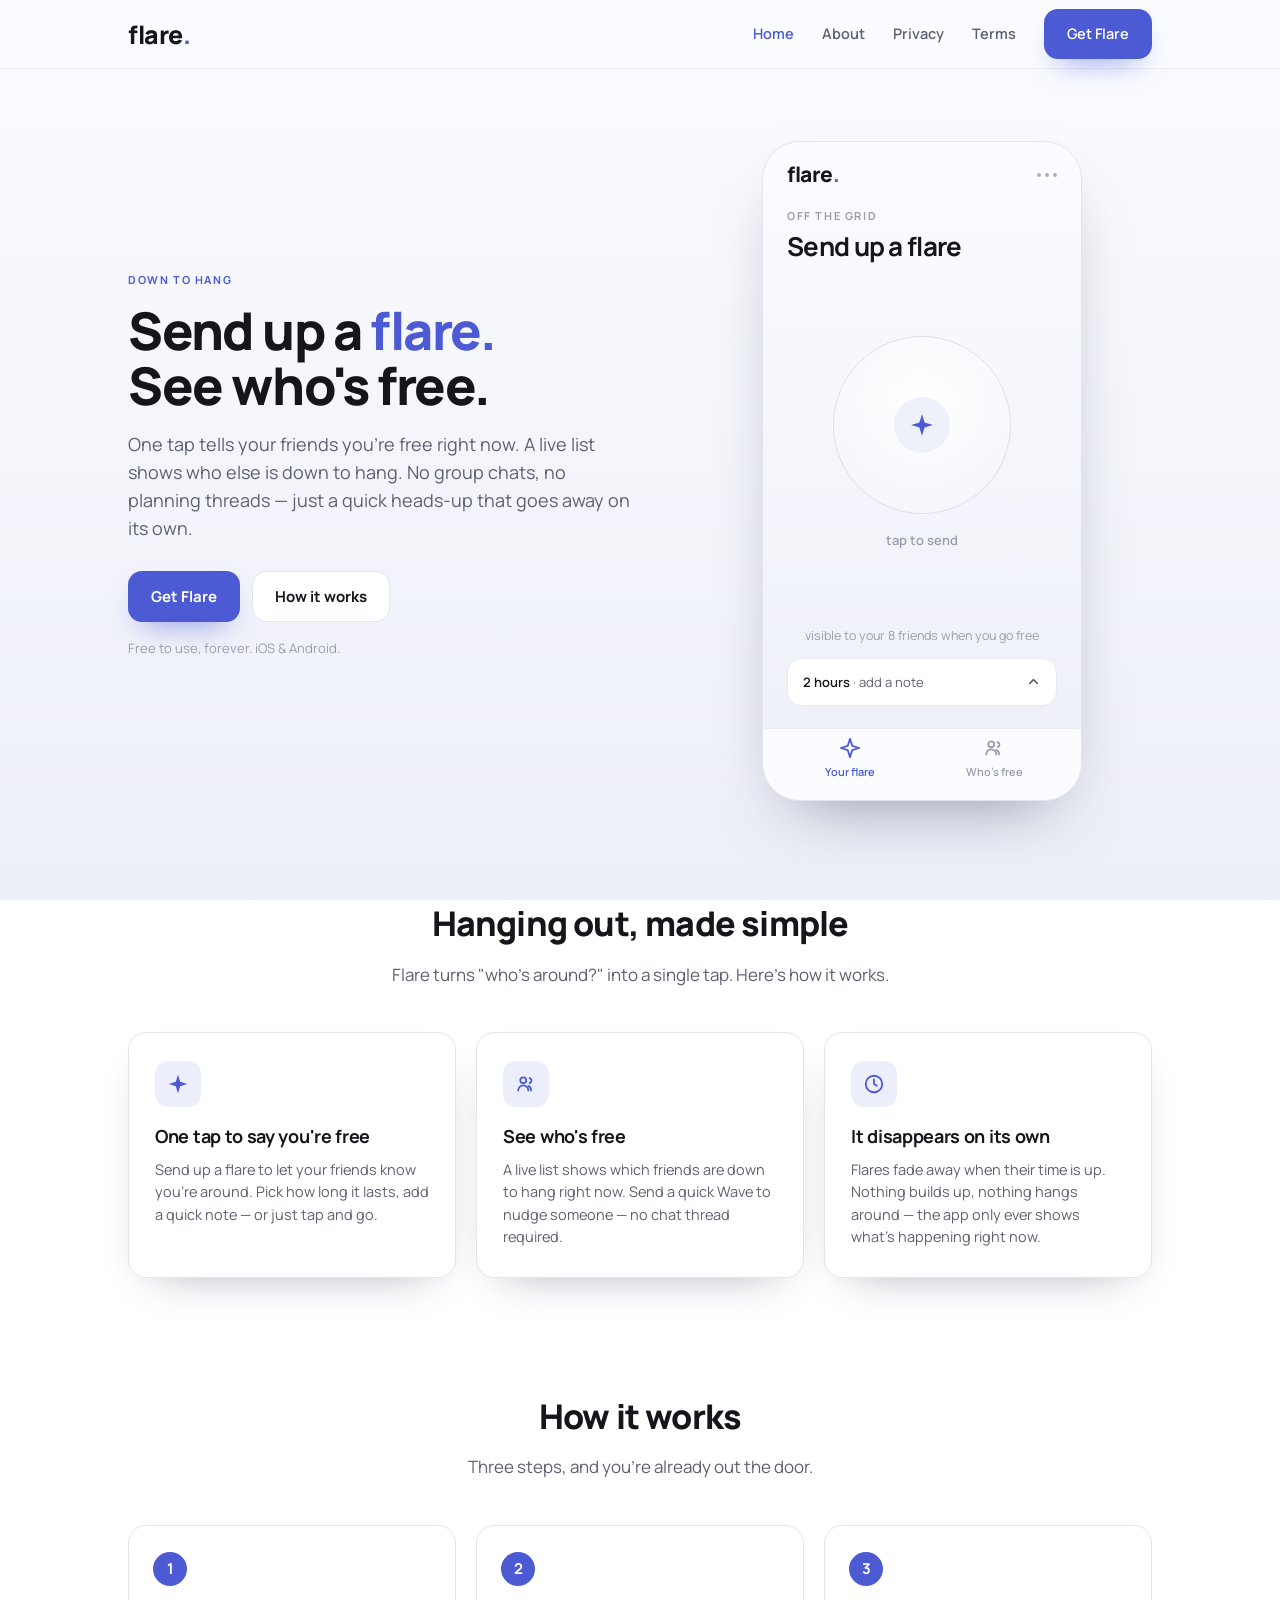
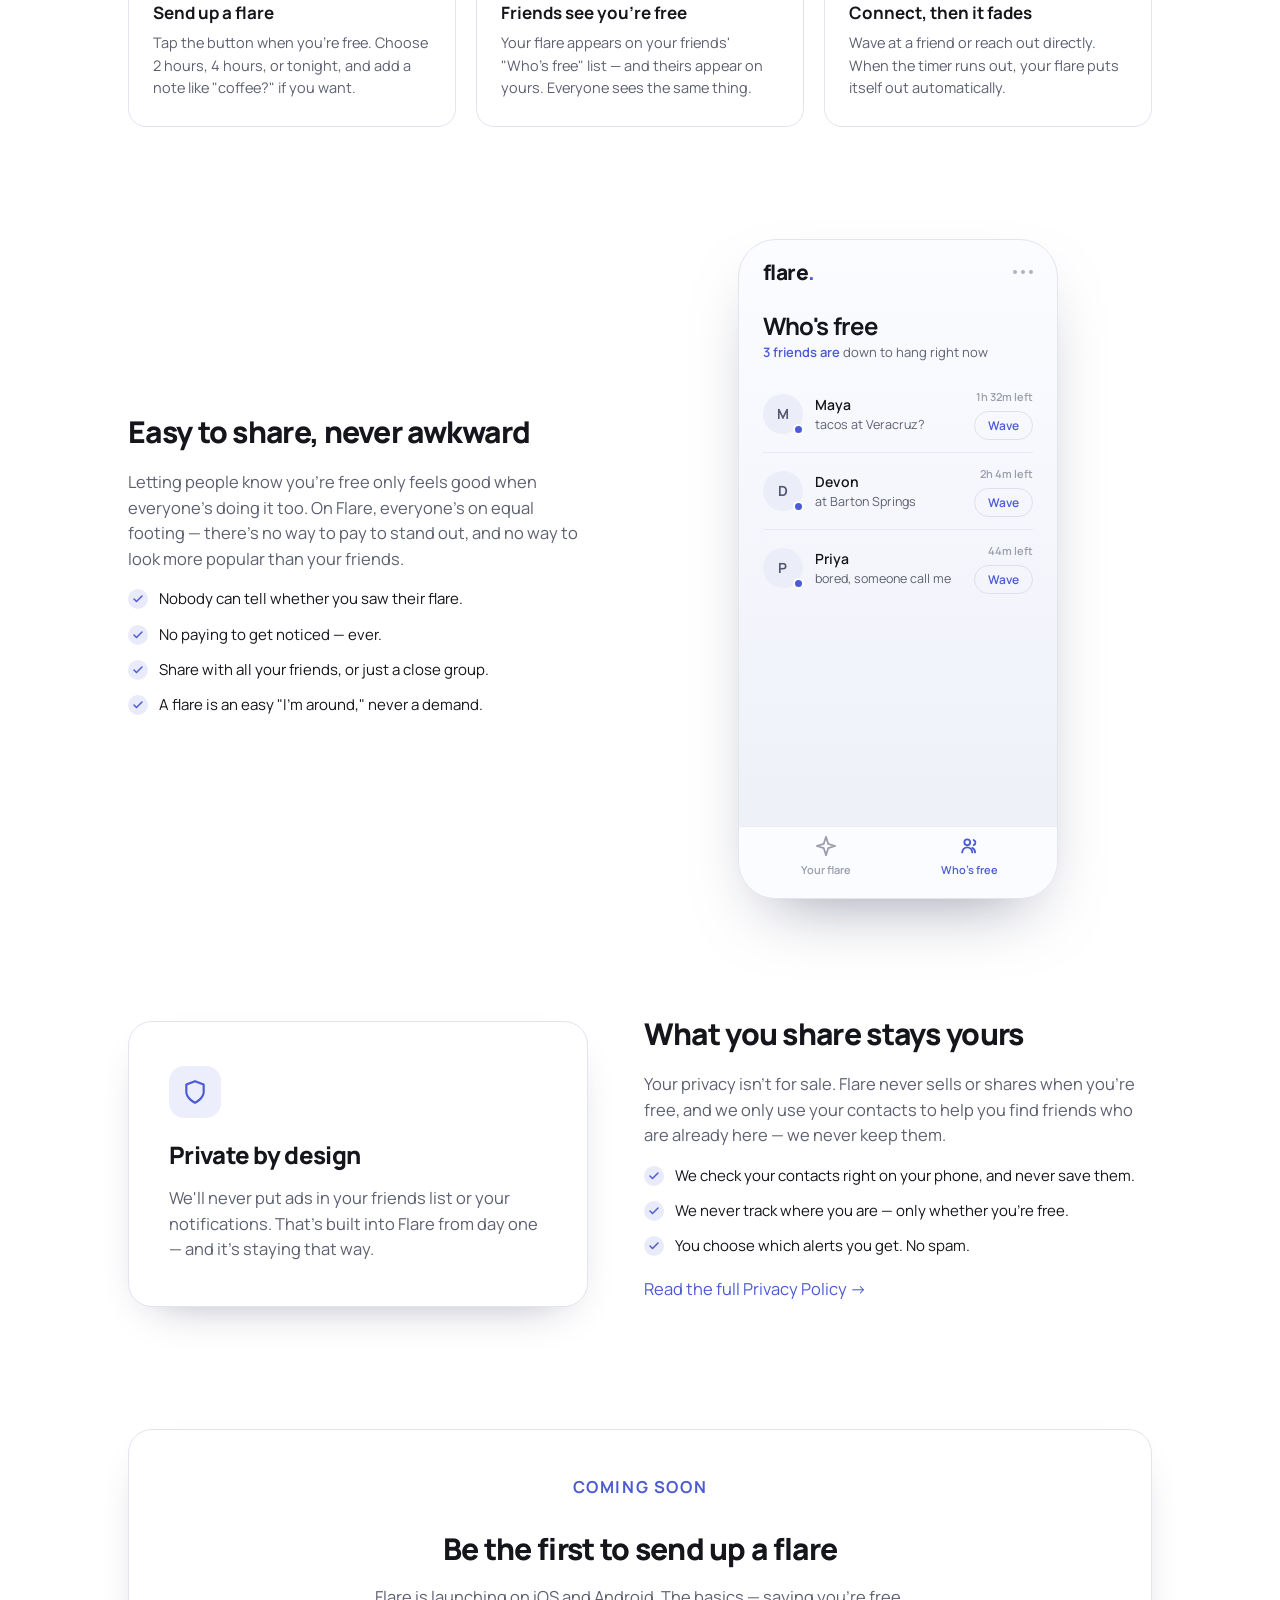
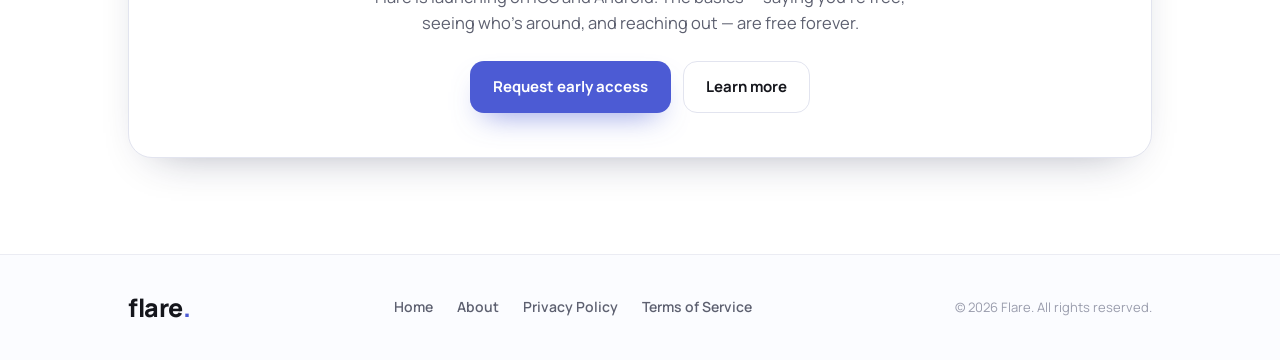
==== index.html @ e02a1551 "Initial commit: Flare product website Static 4-page site (Home, About, Privacy, Terms) matching the " ====
<!DOCTYPE html>
<html lang="en">
<head>
  <meta charset="utf-8" />
  <meta name="viewport" content="width=device-width, initial-scale=1" />
  <title>Flare — Down to hang? Send up a flare.</title>
  <meta name="description" content="Flare lets you tap one button to let your friends know you're free right now — and see who else is up for hanging out. Quick, low-pressure, and private." />
  <meta property="og:title" content="Flare — Down to hang? Send up a flare." />
  <meta property="og:description" content="Tap one button to let your friends know you're free right now — and see who else is." />
  <meta property="og:type" content="website" />
  <link rel="icon" href="assets/favicon.svg" type="image/svg+xml" />
  <link rel="preconnect" href="https://fonts.googleapis.com" />
  <link rel="preconnect" href="https://fonts.gstatic.com" crossorigin />
  <link href="https://fonts.googleapis.com/css2?family=Manrope:wght@400;500;600;700;800&display=swap" rel="stylesheet" />
  <link rel="stylesheet" href="css/styles.css" />
</head>
<body>
  <!-- Header -->
  <header class="site-header">
    <div class="container nav">
      <a href="index.html" class="wordmark" aria-label="Flare home">flare<span class="dot">.</span></a>
      <nav class="nav-links" aria-label="Primary">
        <a href="index.html" class="active">Home</a>
        <a href="about.html">About</a>
        <a href="privacy.html">Privacy</a>
        <a href="terms.html">Terms</a>
        <a href="#get" class="btn btn-primary nav-cta">Get Flare</a>
      </nav>
    </div>
  </header>

  <main>
    <!-- Hero -->
    <section class="hero">
      <div class="container hero-grid">
        <div class="hero-copy">
          <p class="eyebrow">Down to hang</p>
          <h1>Send up a <span class="accent">flare.</span><br />See who's free.</h1>
          <p class="lede">
            One tap tells your friends you're free right now. A live list shows
            who else is down to hang. No group chats, no planning threads — just
            a quick heads-up that goes away on its own.
          </p>
          <div class="hero-cta">
            <a href="#get" class="btn btn-primary">Get Flare</a>
            <a href="about.html" class="btn btn-ghost">How it works</a>
          </div>
          <p class="hero-note">Free to use, forever. iOS &amp; Android.</p>
        </div>

        <!-- Phone mockup: "Send up a flare" (idle) -->
        <div class="phone-stage">
          <div class="phone" role="img" aria-label="Flare app — the 'Send up a flare' screen">
            <div class="phone-header">
              <span class="wordmark">flare<span class="dot">.</span></span>
              <span class="dots"><span></span><span></span><span></span></span>
            </div>
            <div class="phone-body">
              <div class="phone-title-block">
                <div class="phone-eyebrow">off the grid</div>
                <div class="phone-title">Send up a flare</div>
              </div>
              <div class="flare-center">
                <div class="flare-circle">
                  <div class="flare-disc">
                    <svg width="26" height="26" viewBox="0 0 24 24" fill="#4C5BD4" aria-hidden="true">
                      <path d="M12 2l2.4 7.6L22 12l-7.6 2.4L12 22l-2.4-7.6L2 12l7.6-2.4z"></path>
                    </svg>
                  </div>
                </div>
                <span class="tap-to-send">tap to send</span>
              </div>
              <div class="phone-footer">
                <div class="cap">visible to your 8 friends when you go free</div>
                <div class="option-row">
                  <span><b>2 hours</b> · add a note</span>
                  <svg width="15" height="15" viewBox="0 0 24 24" fill="none" stroke="#5D6070" style="stroke-width:2.5;stroke-linecap:round;stroke-linejoin:round;" aria-hidden="true"><path d="M18 15l-6-6-6 6"></path></svg>
                </div>
              </div>
            </div>
            <div class="phone-nav">
              <div class="nav-item active">
                <svg width="22" height="22" viewBox="0 0 24 24" fill="none" stroke="currentColor" style="stroke-width:2;stroke-linecap:round;stroke-linejoin:round;" aria-hidden="true"><path d="M12 2l2.4 7.6L22 12l-7.6 2.4L12 22l-2.4-7.6L2 12l7.6-2.4z"></path></svg>
                <span>Your flare</span>
              </div>
              <div class="nav-item">
                <svg width="22" height="22" viewBox="0 0 24 24" fill="none" stroke="currentColor" style="stroke-width:2;stroke-linecap:round;stroke-linejoin:round;" aria-hidden="true"><circle cx="9" cy="8" r="3.2"></circle><path d="M3.5 19a5.5 5.5 0 0 1 11 0"></path><path d="M16 5.5a3 3 0 0 1 0 5.6M17.5 19a5.5 5.5 0 0 0-3-4.9"></path></svg>
                <span>Who's free</span>
              </div>
            </div>
          </div>
        </div>
      </div>
    </section>

    <!-- Features -->
    <section class="section" id="features">
      <div class="container">
        <div class="section-head">
          <h2>Hanging out, made simple</h2>
          <p>Flare turns "who's around?" into a single tap. Here's how it works.</p>
        </div>
        <div class="cards">
          <div class="card">
            <div class="icon">
              <svg width="22" height="22" viewBox="0 0 24 24" fill="#4C5BD4" aria-hidden="true"><path d="M12 2l2.4 7.6L22 12l-7.6 2.4L12 22l-2.4-7.6L2 12l7.6-2.4z"></path></svg>
            </div>
            <h3>One tap to say you're free</h3>
            <p>Send up a flare to let your friends know you're around. Pick how long it lasts, add a quick note — or just tap and go.</p>
          </div>
          <div class="card">
            <div class="icon">
              <svg width="22" height="22" viewBox="0 0 24 24" fill="none" stroke="#4C5BD4" style="stroke-width:2;stroke-linecap:round;stroke-linejoin:round;" aria-hidden="true"><circle cx="9" cy="8" r="3.2"></circle><path d="M3.5 19a5.5 5.5 0 0 1 11 0"></path><path d="M16 5.5a3 3 0 0 1 0 5.6M17.5 19a5.5 5.5 0 0 0-3-4.9"></path></svg>
            </div>
            <h3>See who's free</h3>
            <p>A live list shows which friends are down to hang right now. Send a quick Wave to nudge someone — no chat thread required.</p>
          </div>
          <div class="card">
            <div class="icon">
              <svg width="22" height="22" viewBox="0 0 24 24" fill="none" stroke="#4C5BD4" style="stroke-width:2;stroke-linecap:round;stroke-linejoin:round;" aria-hidden="true"><circle cx="12" cy="12" r="9"></circle><path d="M12 7v5l3 2"></path></svg>
            </div>
            <h3>It disappears on its own</h3>
            <p>Flares fade away when their time is up. Nothing builds up, nothing hangs around — the app only ever shows what's happening right now.</p>
          </div>
        </div>
      </div>
    </section>

    <!-- How it works -->
    <section class="section" id="how">
      <div class="container">
        <div class="section-head">
          <h2>How it works</h2>
          <p>Three steps, and you're already out the door.</p>
        </div>
        <div class="steps">
          <div class="step">
            <div class="num">1</div>
            <h3>Send up a flare</h3>
            <p>Tap the button when you're free. Choose 2 hours, 4 hours, or tonight, and add a note like "coffee?" if you want.</p>
          </div>
          <div class="step">
            <div class="num">2</div>
            <h3>Friends see you're free</h3>
            <p>Your flare appears on your friends' "Who's free" list — and theirs appear on yours. Everyone sees the same thing.</p>
          </div>
          <div class="step">
            <div class="num">3</div>
            <h3>Connect, then it fades</h3>
            <p>Wave at a friend or reach out directly. When the timer runs out, your flare puts itself out automatically.</p>
          </div>
        </div>
      </div>
    </section>

    <!-- Showcase: Who's free -->
    <section class="section" id="fair">
      <div class="container split">
        <div class="split-copy">
          <h2>Easy to share, never awkward</h2>
          <p>
            Letting people know you're free only feels good when everyone's
            doing it too. On Flare, everyone's on equal footing — there's no way
            to pay to stand out, and no way to look more popular than your friends.
          </p>
          <ul class="checklist">
            <li><span class="tick"><svg width="12" height="12" viewBox="0 0 24 24" fill="none" stroke="#4C5BD4" style="stroke-width:3;stroke-linecap:round;stroke-linejoin:round;"><path d="M20 6L9 17l-5-5"></path></svg></span> Nobody can tell whether you saw their flare.</li>
            <li><span class="tick"><svg width="12" height="12" viewBox="0 0 24 24" fill="none" stroke="#4C5BD4" style="stroke-width:3;stroke-linecap:round;stroke-linejoin:round;"><path d="M20 6L9 17l-5-5"></path></svg></span> No paying to get noticed — ever.</li>
            <li><span class="tick"><svg width="12" height="12" viewBox="0 0 24 24" fill="none" stroke="#4C5BD4" style="stroke-width:3;stroke-linecap:round;stroke-linejoin:round;"><path d="M20 6L9 17l-5-5"></path></svg></span> Share with all your friends, or just a close group.</li>
            <li><span class="tick"><svg width="12" height="12" viewBox="0 0 24 24" fill="none" stroke="#4C5BD4" style="stroke-width:3;stroke-linecap:round;stroke-linejoin:round;"><path d="M20 6L9 17l-5-5"></path></svg></span> A flare is an easy "I'm around," never a demand.</li>
          </ul>
        </div>
        <div class="split-media">
          <div class="phone-stage">
            <!-- Phone mockup: "Who's free" -->
            <div class="phone" role="img" aria-label="Flare app — the 'Who's free' screen">
              <div class="phone-header">
                <span class="wordmark">flare<span class="dot">.</span></span>
                <span class="dots"><span></span><span></span><span></span></span>
              </div>
              <div class="phone-body">
                <div class="phone-title-block">
                  <div class="phone-title" style="font-size:24px;">Who's free</div>
                  <div style="font-size:13px;color:#5D6070;margin-top:3px;"><span style="color:#4C5BD4;font-weight:600;">3 friends are</span> down to hang right now</div>
                </div>
                <div style="padding-top:14px;">
                  <div class="friend-row">
                    <div class="avatar">M<span class="status"></span></div>
                    <div class="friend-meta"><div class="name">Maya</div><div class="note">tacos at Veracruz?</div></div>
                    <div class="friend-right"><span class="time">1h 32m left</span><button class="wave-btn">Wave</button></div>
                  </div>
                  <div class="friend-row">
                    <div class="avatar">D<span class="status"></span></div>
                    <div class="friend-meta"><div class="name">Devon</div><div class="note">at Barton Springs</div></div>
                    <div class="friend-right"><span class="time">2h 4m left</span><button class="wave-btn">Wave</button></div>
                  </div>
                  <div class="friend-row">
                    <div class="avatar">P<span class="status"></span></div>
                    <div class="friend-meta"><div class="name">Priya</div><div class="note">bored, someone call me</div></div>
                    <div class="friend-right"><span class="time">44m left</span><button class="wave-btn">Wave</button></div>
                  </div>
                </div>
              </div>
              <div class="phone-nav">
                <div class="nav-item">
                  <svg width="22" height="22" viewBox="0 0 24 24" fill="none" stroke="currentColor" style="stroke-width:2;stroke-linecap:round;stroke-linejoin:round;" aria-hidden="true"><path d="M12 2l2.4 7.6L22 12l-7.6 2.4L12 22l-2.4-7.6L2 12l7.6-2.4z"></path></svg>
                  <span>Your flare</span>
                </div>
                <div class="nav-item active">
                  <svg width="22" height="22" viewBox="0 0 24 24" fill="none" stroke="currentColor" style="stroke-width:2;stroke-linecap:round;stroke-linejoin:round;" aria-hidden="true"><circle cx="9" cy="8" r="3.2"></circle><path d="M3.5 19a5.5 5.5 0 0 1 11 0"></path><path d="M16 5.5a3 3 0 0 1 0 5.6M17.5 19a5.5 5.5 0 0 0-3-4.9"></path></svg>
                  <span>Who's free</span>
                </div>
              </div>
            </div>
          </div>
        </div>
      </div>
    </section>

    <!-- Privacy split -->
    <section class="section" id="privacy-callout">
      <div class="container split reverse">
        <div class="split-copy">
          <h2>What you share stays yours</h2>
          <p>
            Your privacy isn't for sale. Flare never sells or shares when you're
            free, and we only use your contacts to help you find friends who are
            already here — we never keep them.
          </p>
          <ul class="checklist">
            <li><span class="tick"><svg width="12" height="12" viewBox="0 0 24 24" fill="none" stroke="#4C5BD4" style="stroke-width:3;stroke-linecap:round;stroke-linejoin:round;"><path d="M20 6L9 17l-5-5"></path></svg></span> We check your contacts right on your phone, and never save them.</li>
            <li><span class="tick"><svg width="12" height="12" viewBox="0 0 24 24" fill="none" stroke="#4C5BD4" style="stroke-width:3;stroke-linecap:round;stroke-linejoin:round;"><path d="M20 6L9 17l-5-5"></path></svg></span> We never track where you are — only whether you're free.</li>
            <li><span class="tick"><svg width="12" height="12" viewBox="0 0 24 24" fill="none" stroke="#4C5BD4" style="stroke-width:3;stroke-linecap:round;stroke-linejoin:round;"><path d="M20 6L9 17l-5-5"></path></svg></span> You choose which alerts you get. No spam.</li>
          </ul>
          <p style="margin-top:18px;"><a href="privacy.html">Read the full Privacy Policy →</a></p>
        </div>
        <div class="split-media">
          <div class="banner" style="text-align:left;">
            <div class="icon" style="width:52px;height:52px;border-radius:15px;background:var(--accent-10);display:grid;place-items:center;margin-bottom:18px;">
              <svg width="26" height="26" viewBox="0 0 24 24" fill="none" stroke="#4C5BD4" style="stroke-width:2;stroke-linecap:round;stroke-linejoin:round;"><path d="M12 22s8-4 8-10V5l-8-3-8 3v7c0 6 8 10 8 10z"></path></svg>
            </div>
            <h2 style="font-size:24px;">Private by design</h2>
            <p style="margin:0;">We'll never put ads in your friends list or your notifications. That's built into Flare from day one — and it's staying that way.</p>
          </div>
        </div>
      </div>
    </section>

    <!-- Get the app -->
    <section class="section" id="get">
      <div class="container">
        <div class="banner">
          <p class="eyebrow" style="color:var(--accent);">Coming soon</p>
          <h2>Be the first to send up a flare</h2>
          <p>Flare is launching on iOS and Android. The basics — saying you're free, seeing who's around, and reaching out — are free forever.</p>
          <div class="hero-cta" style="justify-content:center;">
            <a href="mailto:bkwilcox23@gmail.com?subject=Flare%20early%20access" class="btn btn-primary">Request early access</a>
            <a href="about.html" class="btn btn-ghost">Learn more</a>
          </div>
        </div>
      </div>
    </section>
  </main>

  <!-- Footer -->
  <footer class="site-footer">
    <div class="container footer-inner">
      <a href="index.html" class="wordmark" aria-label="Flare home">flare<span class="dot">.</span></a>
      <nav class="footer-links" aria-label="Footer">
        <a href="index.html">Home</a>
        <a href="about.html">About</a>
        <a href="privacy.html">Privacy Policy</a>
        <a href="terms.html">Terms of Service</a>
      </nav>
      <span class="footer-copy">© <span id="year">2026</span> Flare. All rights reserved.</span>
    </div>
  </footer>
  <script>document.getElementById('year').textContent = new Date().getFullYear();</script>
</body>
</html>
---- css/styles.css ----
/* ============================================================
   Flare — product website
   Design system mirrors the app's "Indigo" minimalist redesign.
   ============================================================ */

:root {
  /* Brand + text */
  --accent: #4C5BD4;
  --accent-12: rgba(76, 91, 212, 0.12);
  --accent-10: rgba(76, 91, 212, 0.10);
  --accent-07: rgba(76, 91, 212, 0.07);
  --accent-26: rgba(76, 91, 212, 0.26);
  --ink: #15161C;
  --text-2: #5D6070;
  --muted: #9A9DAD;
  --faint: #AEB1C2;

  /* Surfaces */
  --bg: #E4E6EE;
  --screen-gradient: linear-gradient(180deg, #FBFCFF 0%, #EDEFF8 100%);
  --surface: #FFFFFF;
  --surface-soft: #FBFCFF;
  --fill-subtle: #EEF0FA;
  --avatar-bg: #EBEEF8;
  --avatar-text: #545870;
  --input-bg: #F8F9FE;
  --seg-track: #F1F3FA;

  /* Borders */
  --border: #E2E4EF;
  --border-light: #E8EAF2;
  --border-lighter: #EBECF3;
  --idle-ring: #DDE0EC;

  /* Layout */
  --maxw: 1080px;
  --radius: 18px;
  --radius-sm: 14px;

  --shadow-card: 0 18px 44px -28px rgba(20, 25, 60, 0.45);
  --shadow-phone: 0 30px 70px -34px rgba(20, 25, 60, 0.5);
}

* { box-sizing: border-box; }

html { scroll-behavior: smooth; }

body {
  margin: 0;
  font-family: 'Manrope', system-ui, -apple-system, sans-serif;
  color: var(--ink);
  background: var(--screen-gradient);
  background-attachment: fixed;
  line-height: 1.55;
  -webkit-font-smoothing: antialiased;
  text-rendering: optimizeLegibility;
}

a { color: var(--accent); text-decoration: none; }
a:hover { text-decoration: underline; }

img, svg { display: block; }

.container {
  width: 100%;
  max-width: var(--maxw);
  margin: 0 auto;
  padding: 0 28px;
}

/* ---------- Wordmark ---------- */
.wordmark {
  font-size: 25px;
  font-weight: 800;
  letter-spacing: -0.5px;
  color: var(--ink);
  line-height: 1;
}
.wordmark .dot { color: var(--accent); }

/* ---------- Header / nav ---------- */
.site-header {
  position: sticky;
  top: 0;
  z-index: 50;
  background: rgba(251, 252, 255, 0.82);
  backdrop-filter: saturate(160%) blur(12px);
  -webkit-backdrop-filter: saturate(160%) blur(12px);
  border-bottom: 1px solid var(--border-lighter);
}
.nav {
  display: flex;
  align-items: center;
  justify-content: space-between;
  height: 68px;
}
.nav-links {
  display: flex;
  align-items: center;
  gap: 28px;
}
.nav-links a {
  color: var(--text-2);
  font-size: 14.5px;
  font-weight: 600;
  text-decoration: none;
  transition: color 0.15s;
}
.nav-links a:hover { color: var(--ink); }
.nav-links a.active { color: var(--accent); }
/* CTA button keeps its own colors despite the nav-link color rule */
.nav-links a.btn-primary { color: #fff; }
.nav-links a.btn-primary:hover { color: #fff; text-decoration: none; }

.nav-toggle { display: none; }

/* ---------- Buttons ---------- */
.btn {
  display: inline-flex;
  align-items: center;
  gap: 8px;
  font-family: inherit;
  font-size: 15px;
  font-weight: 700;
  border-radius: var(--radius-sm);
  padding: 13px 22px;
  cursor: pointer;
  border: 1px solid transparent;
  transition: all 0.15s;
  white-space: nowrap;
}
.btn-primary {
  background: var(--accent);
  color: #fff;
  box-shadow: 0 14px 30px -14px rgba(76, 91, 212, 0.7);
}
.btn-primary:hover {
  background: #4252c4;
  text-decoration: none;
  transform: translateY(-1px);
}
.btn-ghost {
  background: var(--surface);
  color: var(--ink);
  border-color: var(--border);
}
.btn-ghost:hover {
  border-color: #C9CEE8;
  text-decoration: none;
}

/* ---------- Hero ---------- */
.hero {
  padding: 72px 0 40px;
}
.hero-grid {
  display: grid;
  grid-template-columns: 1.05fr 0.95fr;
  gap: 56px;
  align-items: center;
}
.eyebrow {
  font-size: 11px;
  font-weight: 700;
  letter-spacing: 1.6px;
  text-transform: uppercase;
  color: var(--accent);
  margin: 0 0 16px;
}
.hero h1 {
  font-size: 52px;
  line-height: 1.05;
  font-weight: 800;
  letter-spacing: -1.4px;
  margin: 0 0 18px;
}
.hero h1 .accent { color: var(--accent); }
.hero .lede {
  font-size: 18px;
  color: var(--text-2);
  margin: 0 0 28px;
  max-width: 30em;
}
.hero-cta {
  display: flex;
  gap: 12px;
  flex-wrap: wrap;
  align-items: center;
}
.hero-note {
  font-size: 13px;
  color: var(--muted);
  margin-top: 16px;
}

/* ---------- Phone frame (mirrors app) ---------- */
.phone-stage {
  display: flex;
  justify-content: center;
  perspective: 1600px;
}
.phone {
  position: relative;
  width: 320px;
  height: 660px;
  border-radius: 38px;
  overflow: hidden;
  background: var(--screen-gradient);
  border: 1px solid var(--border);
  box-shadow: var(--shadow-phone);
  display: flex;
  flex-direction: column;
  flex-shrink: 0;
}
.phone-header {
  display: flex;
  align-items: center;
  justify-content: space-between;
  padding: 22px 24px 4px;
}
.phone-header .dots { display: flex; gap: 4px; }
.phone-header .dots span {
  width: 4px; height: 4px; border-radius: 50%;
  background: var(--faint);
}
.phone .wordmark { font-size: 21px; }

.phone-body {
  flex: 1;
  display: flex;
  flex-direction: column;
  min-height: 0;
  padding: 0 24px;
}
.phone-title-block { padding: 18px 0 0; }
.phone-eyebrow {
  font-size: 11px; font-weight: 700; letter-spacing: 1.6px;
  text-transform: uppercase; color: var(--muted);
}
.phone-title {
  font-size: 26px; font-weight: 700; letter-spacing: -0.7px;
  line-height: 1.1; margin-top: 8px;
}
.flare-center {
  flex: 1;
  display: flex;
  flex-direction: column;
  align-items: center;
  justify-content: center;
  gap: 16px;
}
.flare-circle {
  position: relative;
  width: 178px; height: 178px;
  border-radius: 50%;
  display: grid; place-items: center;
  border: 1.5px solid var(--idle-ring);
  background: radial-gradient(circle at 50% 36%, #FFFFFF, #F2F4FB);
  box-shadow: inset 0 1px 2px rgba(255, 255, 255, 0.7);
}
.flare-disc {
  width: 56px; height: 56px; border-radius: 50%;
  background: var(--fill-subtle);
  display: grid; place-items: center;
}
.tap-to-send { font-size: 13px; font-weight: 600; color: var(--muted); }
.phone-footer { padding: 0 0 22px; }
.phone-footer .cap {
  text-align: center; font-size: 12.5px; color: var(--muted); margin-bottom: 12px;
}
.option-row {
  width: 100%;
  display: flex; align-items: center; justify-content: space-between;
  border: 1px solid var(--border-light);
  background: var(--surface);
  border-radius: var(--radius-sm);
  padding: 13px 15px;
  font-size: 13px;
  color: var(--text-2);
}
.option-row b { color: var(--ink); font-weight: 600; }

.phone-nav {
  display: flex; gap: 6px;
  padding: 8px 18px 20px;
  border-top: 1px solid var(--border-lighter);
  background: var(--surface-soft);
}
.phone-nav .nav-item {
  flex: 1;
  display: flex; flex-direction: column; align-items: center; gap: 4px;
  font-size: 11px; font-weight: 600;
  color: var(--muted);
}
.phone-nav .nav-item.active { color: var(--accent); }

/* "Who's free" mini list (used in second mockup) */
.friend-row {
  display: flex; align-items: center; gap: 12px;
  padding: 12px 0;
  border-bottom: 1px solid var(--border-light);
}
.friend-row:last-child { border-bottom: none; }
.avatar {
  width: 40px; height: 40px; border-radius: 50%;
  flex-shrink: 0;
  display: grid; place-items: center;
  font-weight: 700; font-size: 14px;
  background: var(--avatar-bg); color: var(--avatar-text);
  position: relative;
}
.avatar .status {
  position: absolute; right: -1px; bottom: -1px;
  width: 11px; height: 11px; border-radius: 50%;
  background: var(--accent); border: 2.5px solid var(--surface-soft);
}
.friend-meta { flex: 1; min-width: 0; }
.friend-meta .name { font-weight: 600; font-size: 14px; }
.friend-meta .note {
  font-size: 12.5px; color: var(--text-2);
  white-space: nowrap; overflow: hidden; text-overflow: ellipsis;
}
.friend-right { display: flex; flex-direction: column; align-items: flex-end; gap: 6px; }
.friend-right .time { font-size: 11px; font-weight: 600; color: var(--muted); }
.wave-btn {
  border: 1px solid var(--idle-ring);
  background: transparent;
  color: var(--accent);
  border-radius: 999px;
  padding: 5px 13px;
  font-size: 12px; font-weight: 600;
  font-family: inherit;
}

/* ---------- Sections ---------- */
.section { padding: 56px 0; }
.section-head {
  text-align: center;
  max-width: 36em;
  margin: 0 auto 44px;
}
.section-head h2 {
  font-size: 34px; font-weight: 800; letter-spacing: -0.8px;
  margin: 0 0 12px;
}
.section-head p { font-size: 17px; color: var(--text-2); margin: 0; }

/* Feature cards */
.cards {
  display: grid;
  grid-template-columns: repeat(3, 1fr);
  gap: 20px;
}
.card {
  background: var(--surface);
  border: 1px solid var(--border);
  border-radius: var(--radius);
  padding: 28px 26px;
  box-shadow: var(--shadow-card);
}
.card .icon {
  width: 46px; height: 46px; border-radius: 13px;
  background: var(--accent-10);
  display: grid; place-items: center;
  margin-bottom: 16px;
}
.card h3 { font-size: 18px; font-weight: 700; letter-spacing: -0.3px; margin: 0 0 8px; }
.card p { font-size: 14.5px; color: var(--text-2); margin: 0; }

/* Steps */
.steps {
  display: grid;
  grid-template-columns: repeat(3, 1fr);
  gap: 20px;
  counter-reset: step;
}
.step {
  position: relative;
  padding: 26px 24px;
  background: var(--surface);
  border: 1px solid var(--border);
  border-radius: var(--radius);
}
.step .num {
  width: 34px; height: 34px; border-radius: 50%;
  background: var(--accent); color: #fff;
  display: grid; place-items: center;
  font-weight: 700; font-size: 15px;
  margin-bottom: 14px;
}
.step h3 { font-size: 17px; font-weight: 700; margin: 0 0 6px; }
.step p { font-size: 14.5px; color: var(--text-2); margin: 0; }

/* Split / showcase */
.split {
  display: grid;
  grid-template-columns: 0.95fr 1.05fr;
  gap: 56px;
  align-items: center;
}
.split.reverse .split-media { order: -1; }
.split h2 { font-size: 30px; font-weight: 800; letter-spacing: -0.7px; margin: 0 0 14px; }
.split p { font-size: 16.5px; color: var(--text-2); margin: 0 0 16px; }
.checklist { list-style: none; margin: 0; padding: 0; }
.checklist li {
  display: flex; gap: 11px; align-items: flex-start;
  font-size: 15px; color: var(--ink);
  margin-bottom: 12px;
}
.checklist li .tick {
  flex-shrink: 0; margin-top: 2px;
  width: 20px; height: 20px; border-radius: 50%;
  background: var(--accent-12);
  display: grid; place-items: center;
}

/* Pricing-ish banner */
.banner {
  background: var(--surface);
  border: 1px solid var(--border);
  border-radius: 24px;
  padding: 44px 40px;
  text-align: center;
  box-shadow: var(--shadow-card);
}
.banner h2 { font-size: 30px; font-weight: 800; letter-spacing: -0.7px; margin: 0 0 12px; }
.banner p { font-size: 16.5px; color: var(--text-2); margin: 0 auto 26px; max-width: 34em; }

/* ---------- Article (legal / about) ---------- */
.page-hero {
  padding: 64px 0 24px;
  text-align: center;
}
.page-hero h1 { font-size: 42px; font-weight: 800; letter-spacing: -1px; margin: 0 0 10px; }
.page-hero p { font-size: 16px; color: var(--muted); margin: 0; }

.article {
  background: var(--surface);
  border: 1px solid var(--border);
  border-radius: 24px;
  box-shadow: var(--shadow-card);
  padding: 48px 52px;
  margin: 24px auto 72px;
  max-width: 820px;
}
.article h2 {
  font-size: 22px; font-weight: 700; letter-spacing: -0.4px;
  margin: 34px 0 12px;
}
.article h2:first-child { margin-top: 0; }
.article h3 { font-size: 17px; font-weight: 700; margin: 22px 0 8px; }
.article p, .article li { font-size: 15.5px; color: var(--text-2); }
.article p { margin: 0 0 14px; }
.article ul { margin: 0 0 16px; padding-left: 22px; }
.article li { margin-bottom: 8px; }
.article strong { color: var(--ink); }
.article a { font-weight: 600; }
.article .muted-note {
  font-size: 13.5px; color: var(--muted);
  border-top: 1px solid var(--border-light);
  margin-top: 32px; padding-top: 18px;
}

/* About story blocks */
.story-grid {
  display: grid;
  grid-template-columns: repeat(2, 1fr);
  gap: 20px;
  margin-top: 8px;
}
.value-card {
  background: var(--surface);
  border: 1px solid var(--border);
  border-radius: var(--radius);
  padding: 26px;
  box-shadow: var(--shadow-card);
}
.value-card h3 { font-size: 18px; margin: 0 0 8px; font-weight: 700; letter-spacing: -0.3px; }
.value-card p { font-size: 14.5px; color: var(--text-2); margin: 0; }

/* ---------- Footer ---------- */
.site-footer {
  border-top: 1px solid var(--border-lighter);
  background: var(--surface-soft);
  padding: 40px 0;
  margin-top: 40px;
}
.footer-inner {
  display: flex;
  align-items: center;
  justify-content: space-between;
  gap: 20px;
  flex-wrap: wrap;
}
.footer-links { display: flex; gap: 24px; flex-wrap: wrap; }
.footer-links a { color: var(--text-2); font-size: 14px; font-weight: 600; }
.footer-links a:hover { color: var(--ink); }
.footer-copy { font-size: 13px; color: var(--muted); }

/* ---------- Responsive ---------- */
@media (max-width: 880px) {
  .hero-grid { grid-template-columns: 1fr; gap: 40px; }
  .hero h1 { font-size: 42px; }
  .split, .split.reverse { grid-template-columns: 1fr; gap: 36px; }
  .split.reverse .split-media { order: 0; }
  .cards, .steps, .story-grid { grid-template-columns: 1fr; }
  .nav-links { gap: 18px; }
  .article { padding: 34px 24px; }
}

@media (max-width: 560px) {
  .hero h1 { font-size: 34px; letter-spacing: -1px; }
  .section-head h2 { font-size: 28px; }
  .nav-links a:not(.nav-cta) { display: none; }
  .container { padding: 0 20px; }
}

@media (prefers-reduced-motion: reduce) {
  html { scroll-behavior: auto; }
  * { animation: none !important; transition: none !important; }
}
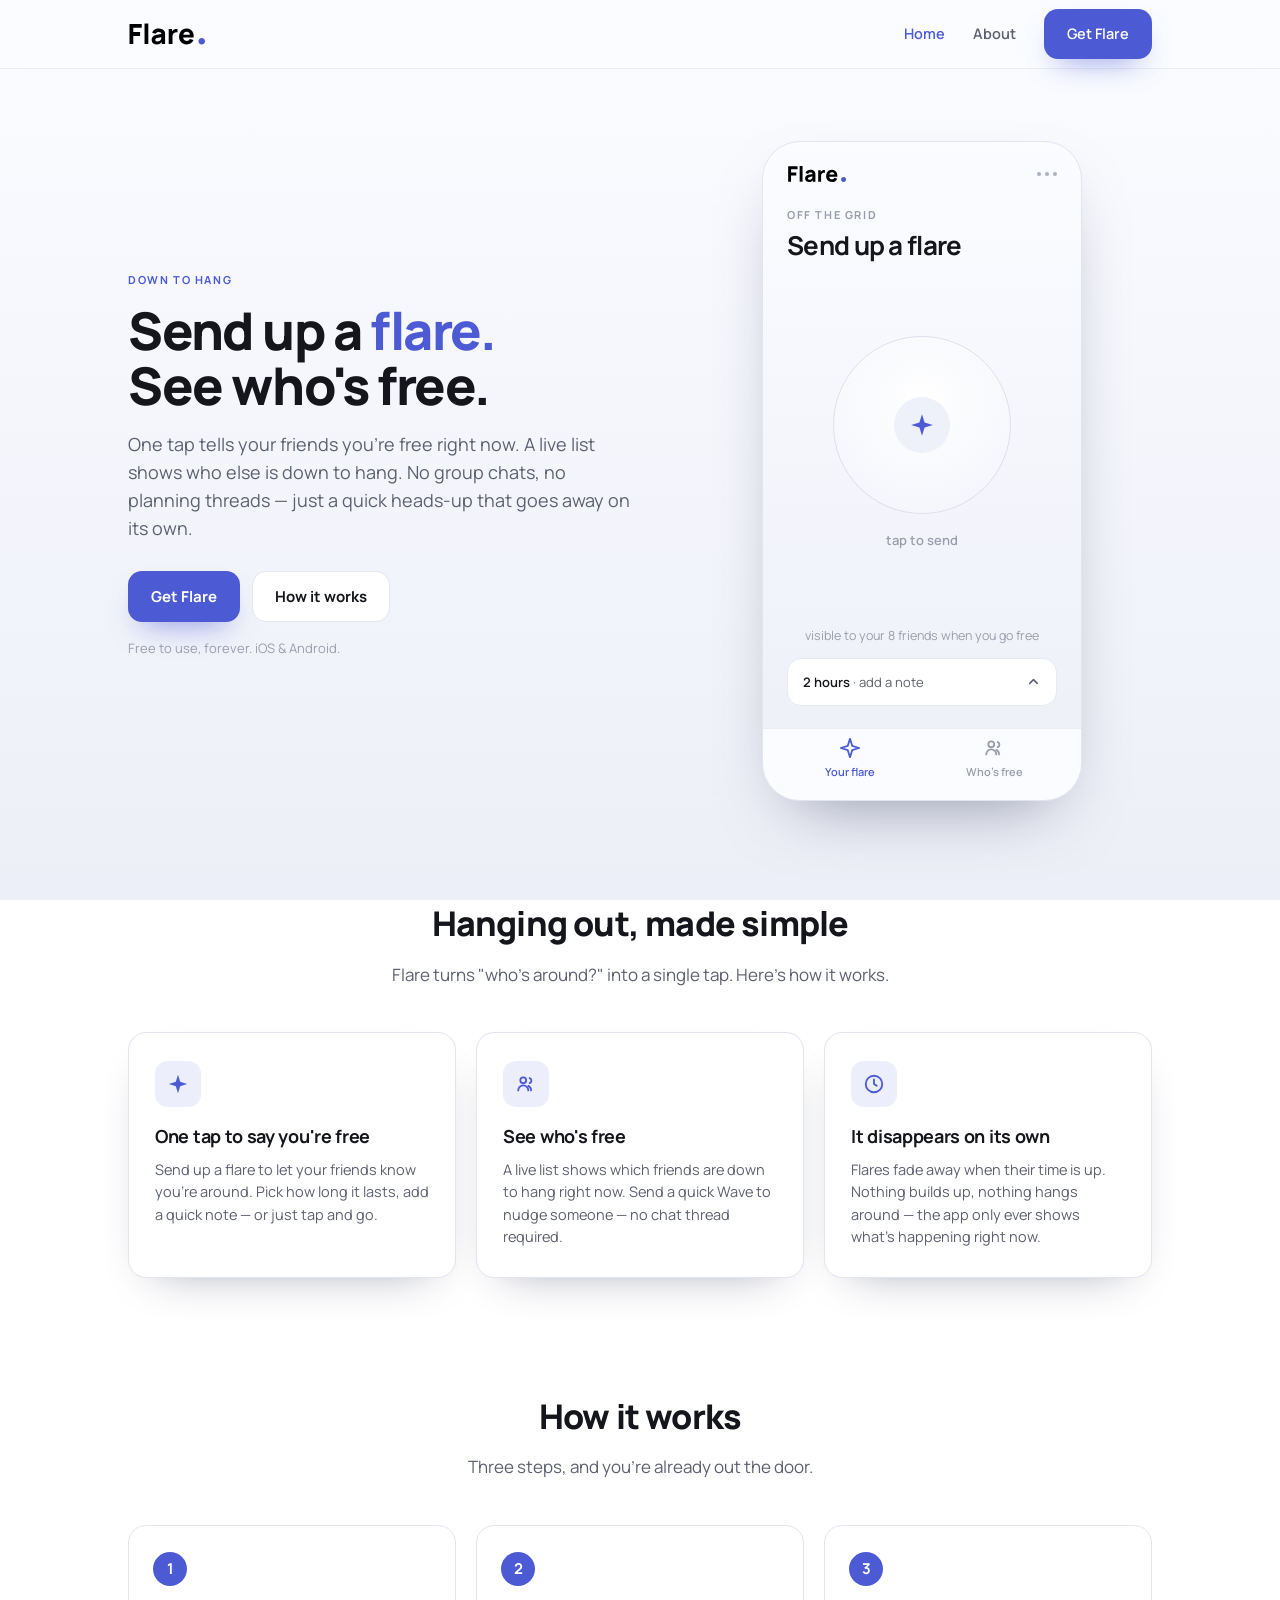
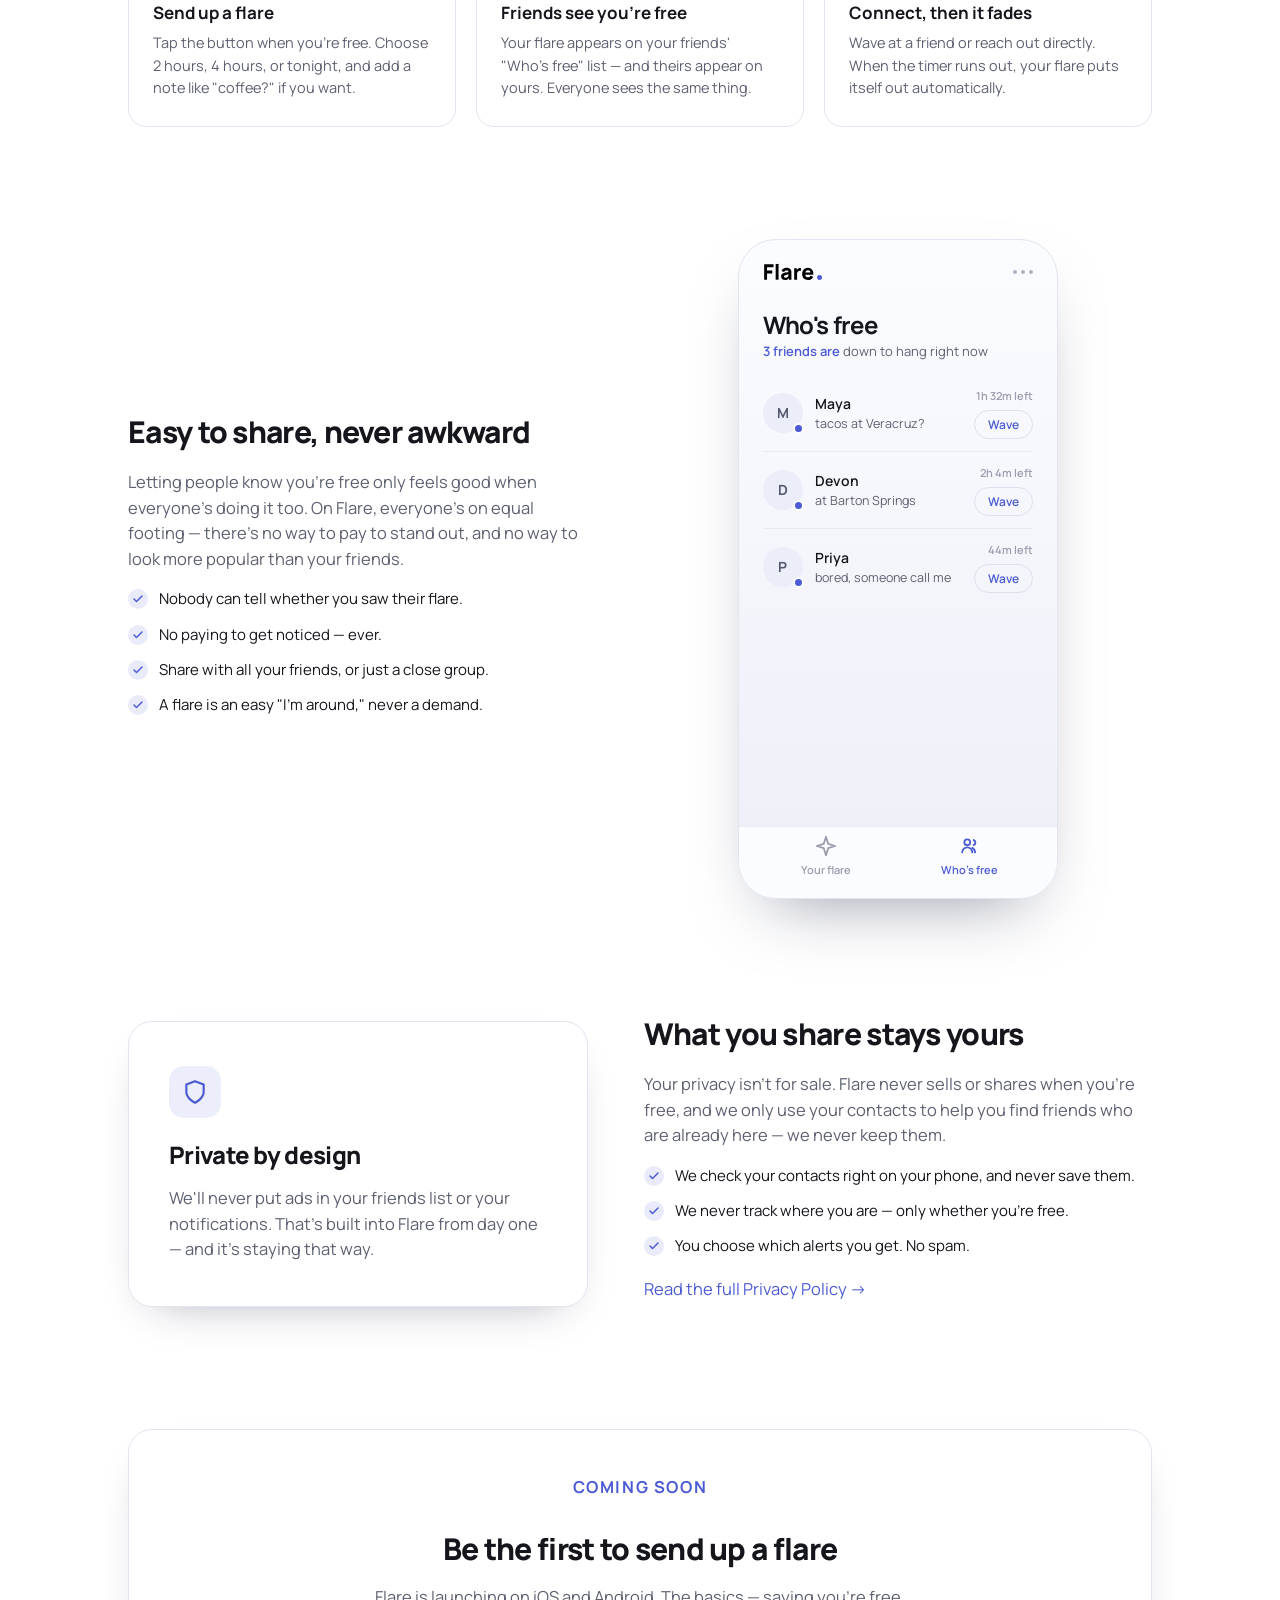
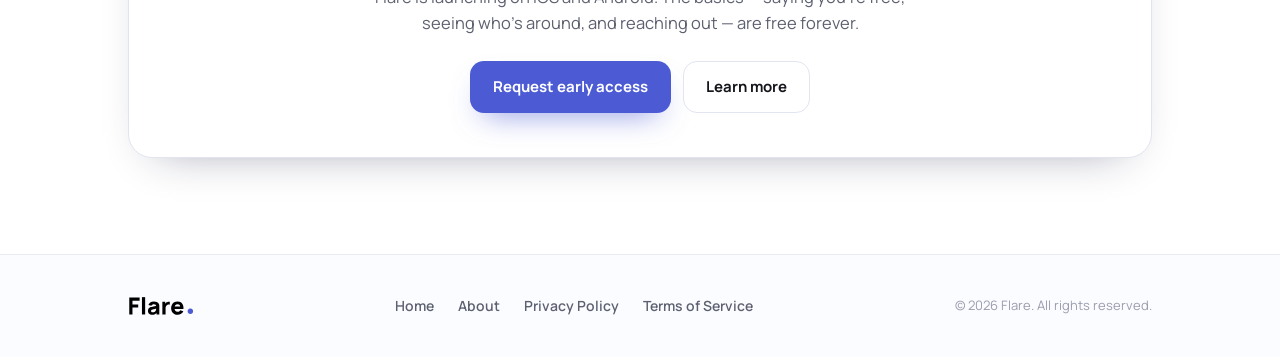
==== commit c4214cd8: "Use official Flare logo in header/footer/mockups; trim nav to Home/About - Swap text wordmark for th" ====
--- a/index.html
+++ b/index.html
@@ -18,12 +18,10 @@
   <!-- Header -->
   <header class="site-header">
     <div class="container nav">
-      <a href="index.html" class="wordmark" aria-label="Flare home">flare<span class="dot">.</span></a>
+      <a href="index.html" class="wordmark" aria-label="Flare home"><img class="logo-img" src="assets/flare-logo.svg" alt="Flare" /></a>
       <nav class="nav-links" aria-label="Primary">
         <a href="index.html" class="active">Home</a>
         <a href="about.html">About</a>
-        <a href="privacy.html">Privacy</a>
-        <a href="terms.html">Terms</a>
         <a href="#get" class="btn btn-primary nav-cta">Get Flare</a>
       </nav>
     </div>
@@ -52,7 +50,7 @@
         <div class="phone-stage">
           <div class="phone" role="img" aria-label="Flare app — the 'Send up a flare' screen">
             <div class="phone-header">
-              <span class="wordmark">flare<span class="dot">.</span></span>
+              <span class="wordmark"><img class="logo-img" src="assets/flare-logo.svg" alt="Flare" /></span>
               <span class="dots"><span></span><span></span><span></span></span>
             </div>
             <div class="phone-body">
@@ -175,7 +173,7 @@
             <!-- Phone mockup: "Who's free" -->
             <div class="phone" role="img" aria-label="Flare app — the 'Who's free' screen">
               <div class="phone-header">
-                <span class="wordmark">flare<span class="dot">.</span></span>
+                <span class="wordmark"><img class="logo-img" src="assets/flare-logo.svg" alt="Flare" /></span>
                 <span class="dots"><span></span><span></span><span></span></span>
               </div>
               <div class="phone-body">
@@ -254,7 +252,7 @@
           <h2>Be the first to send up a flare</h2>
           <p>Flare is launching on iOS and Android. The basics — saying you're free, seeing who's around, and reaching out — are free forever.</p>
           <div class="hero-cta" style="justify-content:center;">
-            <a href="mailto:bkwilcox23@gmail.com?subject=Flare%20early%20access" class="btn btn-primary">Request early access</a>
+            <a href="mailto:sendaflareup@gmail.com?subject=Flare%20early%20access" class="btn btn-primary">Request early access</a>
             <a href="about.html" class="btn btn-ghost">Learn more</a>
           </div>
         </div>
@@ -265,7 +263,7 @@
   <!-- Footer -->
   <footer class="site-footer">
     <div class="container footer-inner">
-      <a href="index.html" class="wordmark" aria-label="Flare home">flare<span class="dot">.</span></a>
+      <a href="index.html" class="wordmark" aria-label="Flare home"><img class="logo-img" src="assets/flare-logo.svg" alt="Flare" /></a>
       <nav class="footer-links" aria-label="Footer">
         <a href="index.html">Home</a>
         <a href="about.html">About</a>
--- a/css/styles.css
+++ b/css/styles.css
@@ -75,8 +75,15 @@
   letter-spacing: -0.5px;
   color: var(--ink);
   line-height: 1;
+  display: inline-flex;
+  align-items: center;
 }
 .wordmark .dot { color: var(--accent); }
+
+/* Official Flare logo (SVG wordmark) */
+.logo-img { height: 26px; width: auto; display: block; }
+.site-footer .logo-img { height: 22px; }
+.phone .logo-img { height: 20px; }
 
 /* ---------- Header / nav ---------- */
 .site-header {
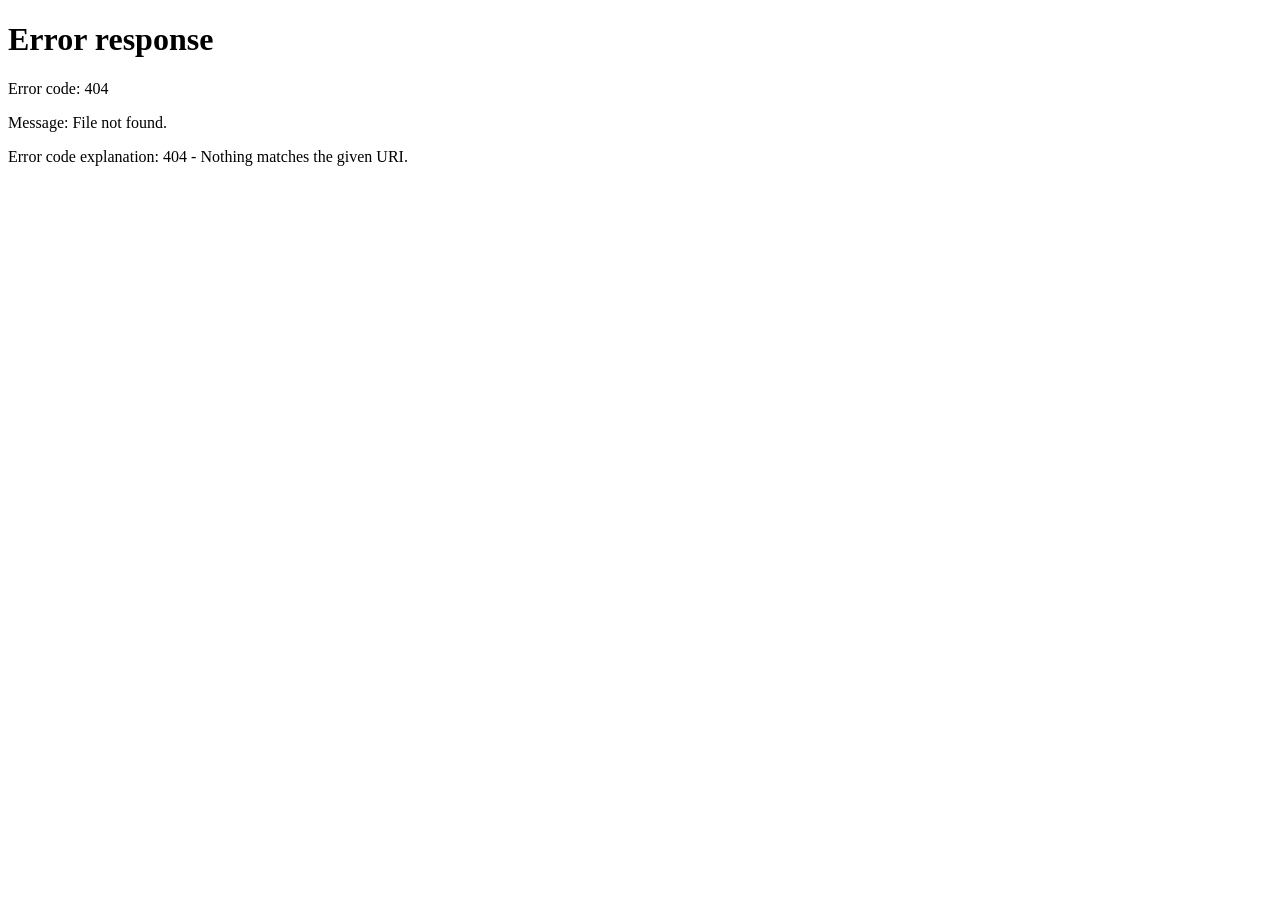
==== commit 011b5303: "Add rich link previews and clean URLs - OG/Twitter (summary_large_image) meta on all pages + branded" ====
--- a/index.html
+++ b/index.html
@@ -5,274 +5,29 @@
   <meta name="viewport" content="width=device-width, initial-scale=1" />
   <title>Flare — Down to hang? Send up a flare.</title>
   <meta name="description" content="Flare lets you tap one button to let your friends know you're free right now — and see who else is up for hanging out. Quick, low-pressure, and private." />
+
+  <!-- Canonical home lives at /home -->
+  <link rel="canonical" href="https://sendaflareup.app/home" />
+  <meta http-equiv="refresh" content="0; url=/home" />
+
+  <meta property="og:site_name" content="Flare" />
+  <meta property="og:type" content="website" />
+  <meta property="og:url" content="https://sendaflareup.app/home" />
   <meta property="og:title" content="Flare — Down to hang? Send up a flare." />
-  <meta property="og:description" content="Tap one button to let your friends know you're free right now — and see who else is." />
-  <meta property="og:type" content="website" />
+  <meta property="og:description" content="Tap one button to let your friends know you're free right now — and see who else is. Quick, low-pressure, private." />
+  <meta property="og:image" content="https://sendaflareup.app/assets/og-image.png" />
+  <meta property="og:image:width" content="1200" />
+  <meta property="og:image:height" content="630" />
+  <meta property="og:image:alt" content="Flare — Down to hang? Send up a flare." />
+  <meta name="twitter:card" content="summary_large_image" />
+  <meta name="twitter:title" content="Flare — Down to hang? Send up a flare." />
+  <meta name="twitter:description" content="Tap one button to let your friends know you're free right now — and see who else is." />
+  <meta name="twitter:image" content="https://sendaflareup.app/assets/og-image.png" />
+
   <link rel="icon" href="assets/favicon.svg" type="image/svg+xml" />
-  <link rel="preconnect" href="https://fonts.googleapis.com" />
-  <link rel="preconnect" href="https://fonts.gstatic.com" crossorigin />
-  <link href="https://fonts.googleapis.com/css2?family=Manrope:wght@400;500;600;700;800&display=swap" rel="stylesheet" />
-  <link rel="stylesheet" href="css/styles.css" />
+  <script>window.location.replace("/home");</script>
 </head>
 <body>
-  <!-- Header -->
-  <header class="site-header">
-    <div class="container nav">
-      <a href="index.html" class="wordmark" aria-label="Flare home"><img class="logo-img" src="assets/flare-logo.svg" alt="Flare" /></a>
-      <nav class="nav-links" aria-label="Primary">
-        <a href="index.html" class="active">Home</a>
-        <a href="about.html">About</a>
-        <a href="#get" class="btn btn-primary nav-cta">Get Flare</a>
-      </nav>
-    </div>
-  </header>
-
-  <main>
-    <!-- Hero -->
-    <section class="hero">
-      <div class="container hero-grid">
-        <div class="hero-copy">
-          <p class="eyebrow">Down to hang</p>
-          <h1>Send up a <span class="accent">flare.</span><br />See who's free.</h1>
-          <p class="lede">
-            One tap tells your friends you're free right now. A live list shows
-            who else is down to hang. No group chats, no planning threads — just
-            a quick heads-up that goes away on its own.
-          </p>
-          <div class="hero-cta">
-            <a href="#get" class="btn btn-primary">Get Flare</a>
-            <a href="about.html" class="btn btn-ghost">How it works</a>
-          </div>
-          <p class="hero-note">Free to use, forever. iOS &amp; Android.</p>
-        </div>
-
-        <!-- Phone mockup: "Send up a flare" (idle) -->
-        <div class="phone-stage">
-          <div class="phone" role="img" aria-label="Flare app — the 'Send up a flare' screen">
-            <div class="phone-header">
-              <span class="wordmark"><img class="logo-img" src="assets/flare-logo.svg" alt="Flare" /></span>
-              <span class="dots"><span></span><span></span><span></span></span>
-            </div>
-            <div class="phone-body">
-              <div class="phone-title-block">
-                <div class="phone-eyebrow">off the grid</div>
-                <div class="phone-title">Send up a flare</div>
-              </div>
-              <div class="flare-center">
-                <div class="flare-circle">
-                  <div class="flare-disc">
-                    <svg width="26" height="26" viewBox="0 0 24 24" fill="#4C5BD4" aria-hidden="true">
-                      <path d="M12 2l2.4 7.6L22 12l-7.6 2.4L12 22l-2.4-7.6L2 12l7.6-2.4z"></path>
-                    </svg>
-                  </div>
-                </div>
-                <span class="tap-to-send">tap to send</span>
-              </div>
-              <div class="phone-footer">
-                <div class="cap">visible to your 8 friends when you go free</div>
-                <div class="option-row">
-                  <span><b>2 hours</b> · add a note</span>
-                  <svg width="15" height="15" viewBox="0 0 24 24" fill="none" stroke="#5D6070" style="stroke-width:2.5;stroke-linecap:round;stroke-linejoin:round;" aria-hidden="true"><path d="M18 15l-6-6-6 6"></path></svg>
-                </div>
-              </div>
-            </div>
-            <div class="phone-nav">
-              <div class="nav-item active">
-                <svg width="22" height="22" viewBox="0 0 24 24" fill="none" stroke="currentColor" style="stroke-width:2;stroke-linecap:round;stroke-linejoin:round;" aria-hidden="true"><path d="M12 2l2.4 7.6L22 12l-7.6 2.4L12 22l-2.4-7.6L2 12l7.6-2.4z"></path></svg>
-                <span>Your flare</span>
-              </div>
-              <div class="nav-item">
-                <svg width="22" height="22" viewBox="0 0 24 24" fill="none" stroke="currentColor" style="stroke-width:2;stroke-linecap:round;stroke-linejoin:round;" aria-hidden="true"><circle cx="9" cy="8" r="3.2"></circle><path d="M3.5 19a5.5 5.5 0 0 1 11 0"></path><path d="M16 5.5a3 3 0 0 1 0 5.6M17.5 19a5.5 5.5 0 0 0-3-4.9"></path></svg>
-                <span>Who's free</span>
-              </div>
-            </div>
-          </div>
-        </div>
-      </div>
-    </section>
-
-    <!-- Features -->
-    <section class="section" id="features">
-      <div class="container">
-        <div class="section-head">
-          <h2>Hanging out, made simple</h2>
-          <p>Flare turns "who's around?" into a single tap. Here's how it works.</p>
-        </div>
-        <div class="cards">
-          <div class="card">
-            <div class="icon">
-              <svg width="22" height="22" viewBox="0 0 24 24" fill="#4C5BD4" aria-hidden="true"><path d="M12 2l2.4 7.6L22 12l-7.6 2.4L12 22l-2.4-7.6L2 12l7.6-2.4z"></path></svg>
-            </div>
-            <h3>One tap to say you're free</h3>
-            <p>Send up a flare to let your friends know you're around. Pick how long it lasts, add a quick note — or just tap and go.</p>
-          </div>
-          <div class="card">
-            <div class="icon">
-              <svg width="22" height="22" viewBox="0 0 24 24" fill="none" stroke="#4C5BD4" style="stroke-width:2;stroke-linecap:round;stroke-linejoin:round;" aria-hidden="true"><circle cx="9" cy="8" r="3.2"></circle><path d="M3.5 19a5.5 5.5 0 0 1 11 0"></path><path d="M16 5.5a3 3 0 0 1 0 5.6M17.5 19a5.5 5.5 0 0 0-3-4.9"></path></svg>
-            </div>
-            <h3>See who's free</h3>
-            <p>A live list shows which friends are down to hang right now. Send a quick Wave to nudge someone — no chat thread required.</p>
-          </div>
-          <div class="card">
-            <div class="icon">
-              <svg width="22" height="22" viewBox="0 0 24 24" fill="none" stroke="#4C5BD4" style="stroke-width:2;stroke-linecap:round;stroke-linejoin:round;" aria-hidden="true"><circle cx="12" cy="12" r="9"></circle><path d="M12 7v5l3 2"></path></svg>
-            </div>
-            <h3>It disappears on its own</h3>
-            <p>Flares fade away when their time is up. Nothing builds up, nothing hangs around — the app only ever shows what's happening right now.</p>
-          </div>
-        </div>
-      </div>
-    </section>
-
-    <!-- How it works -->
-    <section class="section" id="how">
-      <div class="container">
-        <div class="section-head">
-          <h2>How it works</h2>
-          <p>Three steps, and you're already out the door.</p>
-        </div>
-        <div class="steps">
-          <div class="step">
-            <div class="num">1</div>
-            <h3>Send up a flare</h3>
-            <p>Tap the button when you're free. Choose 2 hours, 4 hours, or tonight, and add a note like "coffee?" if you want.</p>
-          </div>
-          <div class="step">
-            <div class="num">2</div>
-            <h3>Friends see you're free</h3>
-            <p>Your flare appears on your friends' "Who's free" list — and theirs appear on yours. Everyone sees the same thing.</p>
-          </div>
-          <div class="step">
-            <div class="num">3</div>
-            <h3>Connect, then it fades</h3>
-            <p>Wave at a friend or reach out directly. When the timer runs out, your flare puts itself out automatically.</p>
-          </div>
-        </div>
-      </div>
-    </section>
-
-    <!-- Showcase: Who's free -->
-    <section class="section" id="fair">
-      <div class="container split">
-        <div class="split-copy">
-          <h2>Easy to share, never awkward</h2>
-          <p>
-            Letting people know you're free only feels good when everyone's
-            doing it too. On Flare, everyone's on equal footing — there's no way
-            to pay to stand out, and no way to look more popular than your friends.
-          </p>
-          <ul class="checklist">
-            <li><span class="tick"><svg width="12" height="12" viewBox="0 0 24 24" fill="none" stroke="#4C5BD4" style="stroke-width:3;stroke-linecap:round;stroke-linejoin:round;"><path d="M20 6L9 17l-5-5"></path></svg></span> Nobody can tell whether you saw their flare.</li>
-            <li><span class="tick"><svg width="12" height="12" viewBox="0 0 24 24" fill="none" stroke="#4C5BD4" style="stroke-width:3;stroke-linecap:round;stroke-linejoin:round;"><path d="M20 6L9 17l-5-5"></path></svg></span> No paying to get noticed — ever.</li>
-            <li><span class="tick"><svg width="12" height="12" viewBox="0 0 24 24" fill="none" stroke="#4C5BD4" style="stroke-width:3;stroke-linecap:round;stroke-linejoin:round;"><path d="M20 6L9 17l-5-5"></path></svg></span> Share with all your friends, or just a close group.</li>
-            <li><span class="tick"><svg width="12" height="12" viewBox="0 0 24 24" fill="none" stroke="#4C5BD4" style="stroke-width:3;stroke-linecap:round;stroke-linejoin:round;"><path d="M20 6L9 17l-5-5"></path></svg></span> A flare is an easy "I'm around," never a demand.</li>
-          </ul>
-        </div>
-        <div class="split-media">
-          <div class="phone-stage">
-            <!-- Phone mockup: "Who's free" -->
-            <div class="phone" role="img" aria-label="Flare app — the 'Who's free' screen">
-              <div class="phone-header">
-                <span class="wordmark"><img class="logo-img" src="assets/flare-logo.svg" alt="Flare" /></span>
-                <span class="dots"><span></span><span></span><span></span></span>
-              </div>
-              <div class="phone-body">
-                <div class="phone-title-block">
-                  <div class="phone-title" style="font-size:24px;">Who's free</div>
-                  <div style="font-size:13px;color:#5D6070;margin-top:3px;"><span style="color:#4C5BD4;font-weight:600;">3 friends are</span> down to hang right now</div>
-                </div>
-                <div style="padding-top:14px;">
-                  <div class="friend-row">
-                    <div class="avatar">M<span class="status"></span></div>
-                    <div class="friend-meta"><div class="name">Maya</div><div class="note">tacos at Veracruz?</div></div>
-                    <div class="friend-right"><span class="time">1h 32m left</span><button class="wave-btn">Wave</button></div>
-                  </div>
-                  <div class="friend-row">
-                    <div class="avatar">D<span class="status"></span></div>
-                    <div class="friend-meta"><div class="name">Devon</div><div class="note">at Barton Springs</div></div>
-                    <div class="friend-right"><span class="time">2h 4m left</span><button class="wave-btn">Wave</button></div>
-                  </div>
-                  <div class="friend-row">
-                    <div class="avatar">P<span class="status"></span></div>
-                    <div class="friend-meta"><div class="name">Priya</div><div class="note">bored, someone call me</div></div>
-                    <div class="friend-right"><span class="time">44m left</span><button class="wave-btn">Wave</button></div>
-                  </div>
-                </div>
-              </div>
-              <div class="phone-nav">
-                <div class="nav-item">
-                  <svg width="22" height="22" viewBox="0 0 24 24" fill="none" stroke="currentColor" style="stroke-width:2;stroke-linecap:round;stroke-linejoin:round;" aria-hidden="true"><path d="M12 2l2.4 7.6L22 12l-7.6 2.4L12 22l-2.4-7.6L2 12l7.6-2.4z"></path></svg>
-                  <span>Your flare</span>
-                </div>
-                <div class="nav-item active">
-                  <svg width="22" height="22" viewBox="0 0 24 24" fill="none" stroke="currentColor" style="stroke-width:2;stroke-linecap:round;stroke-linejoin:round;" aria-hidden="true"><circle cx="9" cy="8" r="3.2"></circle><path d="M3.5 19a5.5 5.5 0 0 1 11 0"></path><path d="M16 5.5a3 3 0 0 1 0 5.6M17.5 19a5.5 5.5 0 0 0-3-4.9"></path></svg>
-                  <span>Who's free</span>
-                </div>
-              </div>
-            </div>
-          </div>
-        </div>
-      </div>
-    </section>
-
-    <!-- Privacy split -->
-    <section class="section" id="privacy-callout">
-      <div class="container split reverse">
-        <div class="split-copy">
-          <h2>What you share stays yours</h2>
-          <p>
-            Your privacy isn't for sale. Flare never sells or shares when you're
-            free, and we only use your contacts to help you find friends who are
-            already here — we never keep them.
-          </p>
-          <ul class="checklist">
-            <li><span class="tick"><svg width="12" height="12" viewBox="0 0 24 24" fill="none" stroke="#4C5BD4" style="stroke-width:3;stroke-linecap:round;stroke-linejoin:round;"><path d="M20 6L9 17l-5-5"></path></svg></span> We check your contacts right on your phone, and never save them.</li>
-            <li><span class="tick"><svg width="12" height="12" viewBox="0 0 24 24" fill="none" stroke="#4C5BD4" style="stroke-width:3;stroke-linecap:round;stroke-linejoin:round;"><path d="M20 6L9 17l-5-5"></path></svg></span> We never track where you are — only whether you're free.</li>
-            <li><span class="tick"><svg width="12" height="12" viewBox="0 0 24 24" fill="none" stroke="#4C5BD4" style="stroke-width:3;stroke-linecap:round;stroke-linejoin:round;"><path d="M20 6L9 17l-5-5"></path></svg></span> You choose which alerts you get. No spam.</li>
-          </ul>
-          <p style="margin-top:18px;"><a href="privacy.html">Read the full Privacy Policy →</a></p>
-        </div>
-        <div class="split-media">
-          <div class="banner" style="text-align:left;">
-            <div class="icon" style="width:52px;height:52px;border-radius:15px;background:var(--accent-10);display:grid;place-items:center;margin-bottom:18px;">
-              <svg width="26" height="26" viewBox="0 0 24 24" fill="none" stroke="#4C5BD4" style="stroke-width:2;stroke-linecap:round;stroke-linejoin:round;"><path d="M12 22s8-4 8-10V5l-8-3-8 3v7c0 6 8 10 8 10z"></path></svg>
-            </div>
-            <h2 style="font-size:24px;">Private by design</h2>
-            <p style="margin:0;">We'll never put ads in your friends list or your notifications. That's built into Flare from day one — and it's staying that way.</p>
-          </div>
-        </div>
-      </div>
-    </section>
-
-    <!-- Get the app -->
-    <section class="section" id="get">
-      <div class="container">
-        <div class="banner">
-          <p class="eyebrow" style="color:var(--accent);">Coming soon</p>
-          <h2>Be the first to send up a flare</h2>
-          <p>Flare is launching on iOS and Android. The basics — saying you're free, seeing who's around, and reaching out — are free forever.</p>
-          <div class="hero-cta" style="justify-content:center;">
-            <a href="mailto:sendaflareup@gmail.com?subject=Flare%20early%20access" class="btn btn-primary">Request early access</a>
-            <a href="about.html" class="btn btn-ghost">Learn more</a>
-          </div>
-        </div>
-      </div>
-    </section>
-  </main>
-
-  <!-- Footer -->
-  <footer class="site-footer">
-    <div class="container footer-inner">
-      <a href="index.html" class="wordmark" aria-label="Flare home"><img class="logo-img" src="assets/flare-logo.svg" alt="Flare" /></a>
-      <nav class="footer-links" aria-label="Footer">
-        <a href="index.html">Home</a>
-        <a href="about.html">About</a>
-        <a href="privacy.html">Privacy Policy</a>
-        <a href="terms.html">Terms of Service</a>
-      </nav>
-      <span class="footer-copy">© <span id="year">2026</span> Flare. All rights reserved.</span>
-    </div>
-  </footer>
-  <script>document.getElementById('year').textContent = new Date().getFullYear();</script>
+  <p>Redirecting to <a href="/home">sendaflareup.app/home</a>…</p>
 </body>
 </html>
